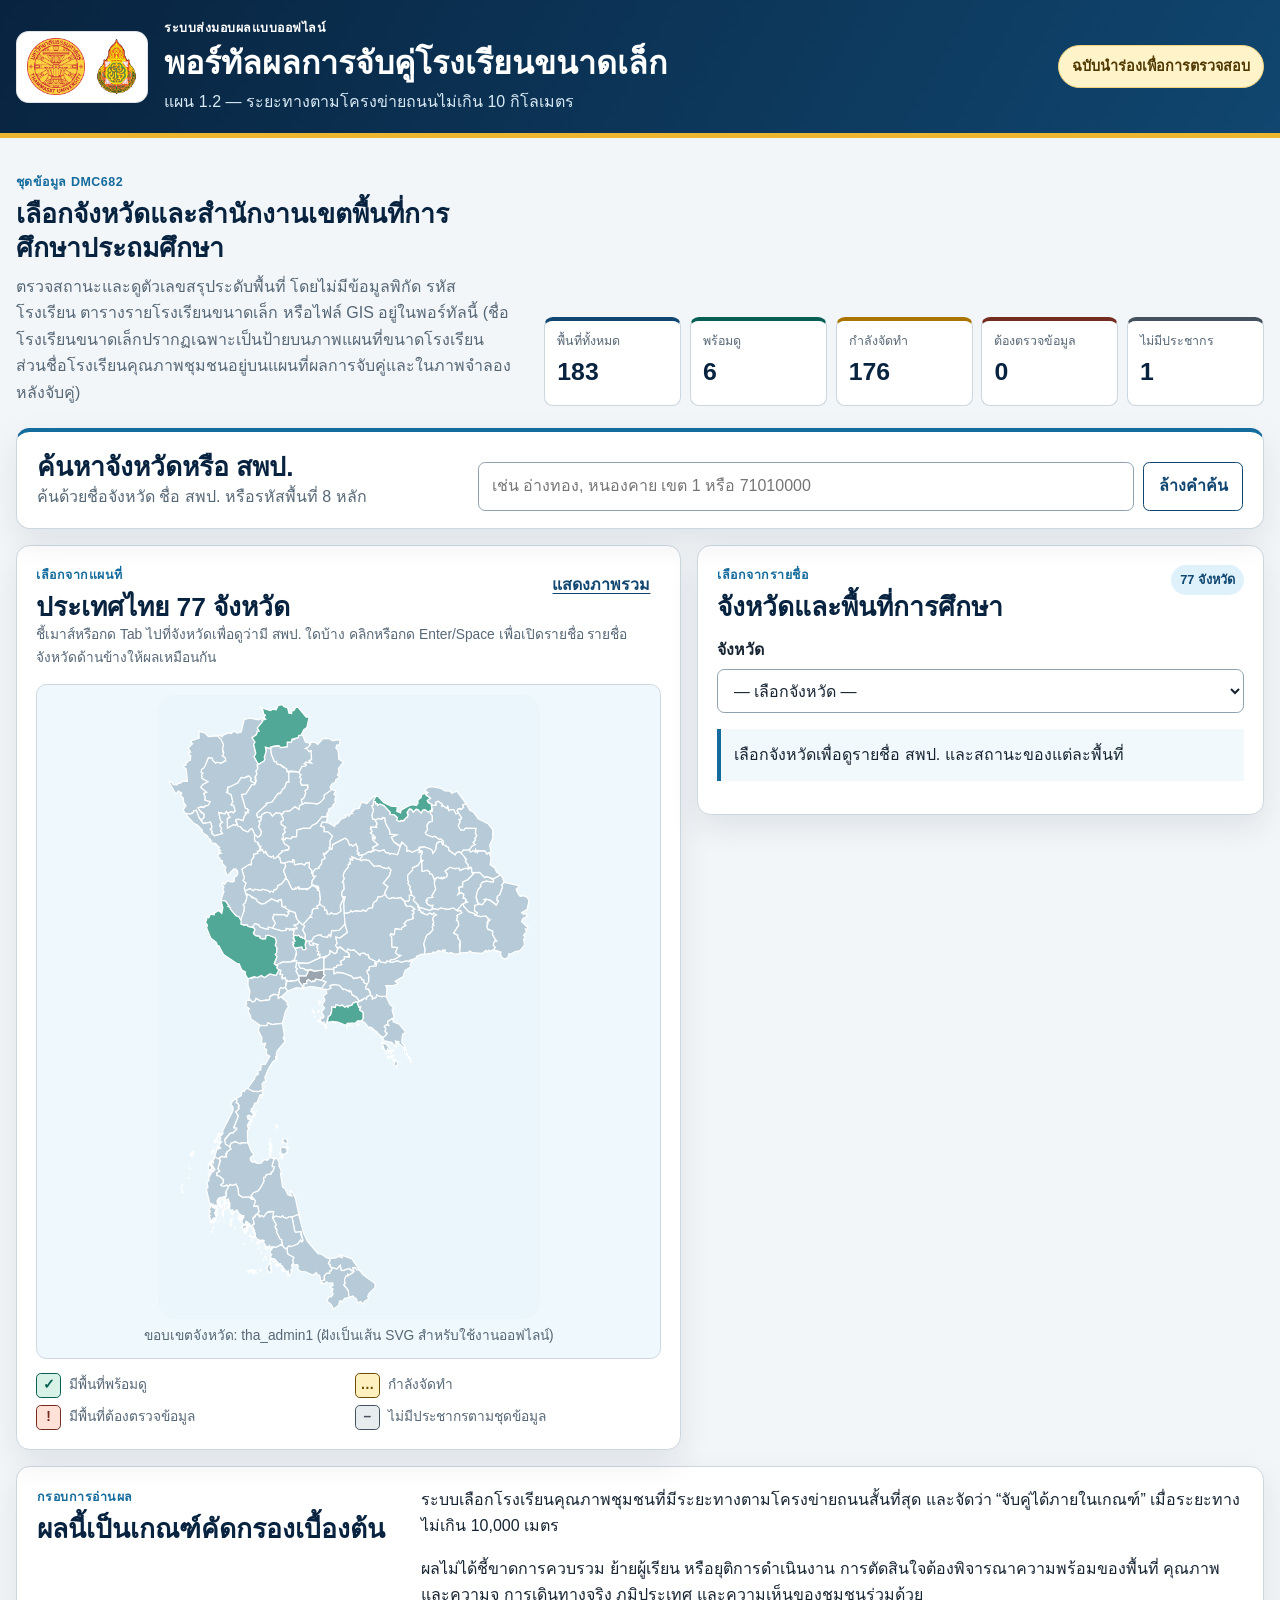
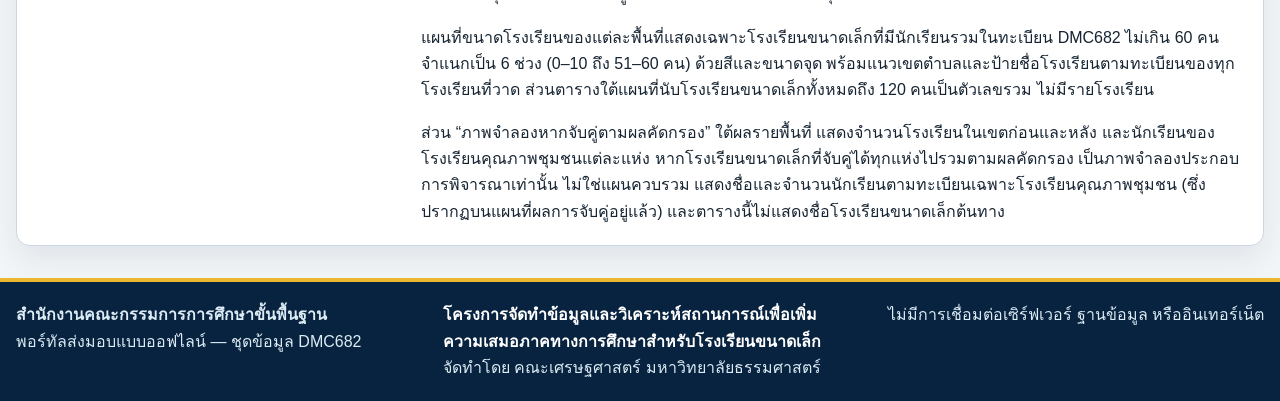
==== index.html @ 6c23986f "เปิดพอร์ทัลผ่าน GitHub Pages index.html ที่ root พาไป 05 พอร์ทัลส่งมอบ สพฐ/index.html และ .nojekyll " ====
<!DOCTYPE html>
<html lang="th">
<head>
<meta charset="utf-8">
<meta name="viewport" content="width=device-width, initial-scale=1">
<title>ผลคัดกรองการจับคู่โรงเรียนขนาดเล็ก ระดับ สพป.</title>
<meta http-equiv="refresh" content="0; url=05%20%E0%B8%9E%E0%B8%AD%E0%B8%A3%E0%B9%8C%E0%B8%97%E0%B8%B1%E0%B8%A5%E0%B8%AA%E0%B9%88%E0%B8%87%E0%B8%A1%E0%B8%AD%E0%B8%9A%20%E0%B8%AA%E0%B8%9E%E0%B8%90/index.html">
<script>location.replace("05%20%E0%B8%9E%E0%B8%AD%E0%B8%A3%E0%B9%8C%E0%B8%97%E0%B8%B1%E0%B8%A5%E0%B8%AA%E0%B9%88%E0%B8%87%E0%B8%A1%E0%B8%AD%E0%B8%9A%20%E0%B8%AA%E0%B8%9E%E0%B8%90/index.html");</script>
<style>body{font-family:"Leelawadee UI","Noto Sans Thai",Tahoma,sans-serif;margin:3rem 1rem;text-align:center;color:#102A43;background:#F6F9FC}a{color:#1F4E79}</style>
</head>
<body>
<p>กำลังเปิดพอร์ทัลผลคัดกรองการจับคู่โรงเรียนขนาดเล็ก…</p>
<p><a href="05%20%E0%B8%9E%E0%B8%AD%E0%B8%A3%E0%B9%8C%E0%B8%97%E0%B8%B1%E0%B8%A5%E0%B8%AA%E0%B9%88%E0%B8%87%E0%B8%A1%E0%B8%AD%E0%B8%9A%20%E0%B8%AA%E0%B8%9E%E0%B8%90/index.html">ถ้าหน้าไม่เปลี่ยนเอง กดที่นี่เพื่อเปิดพอร์ทัล</a></p>
</body>
</html>
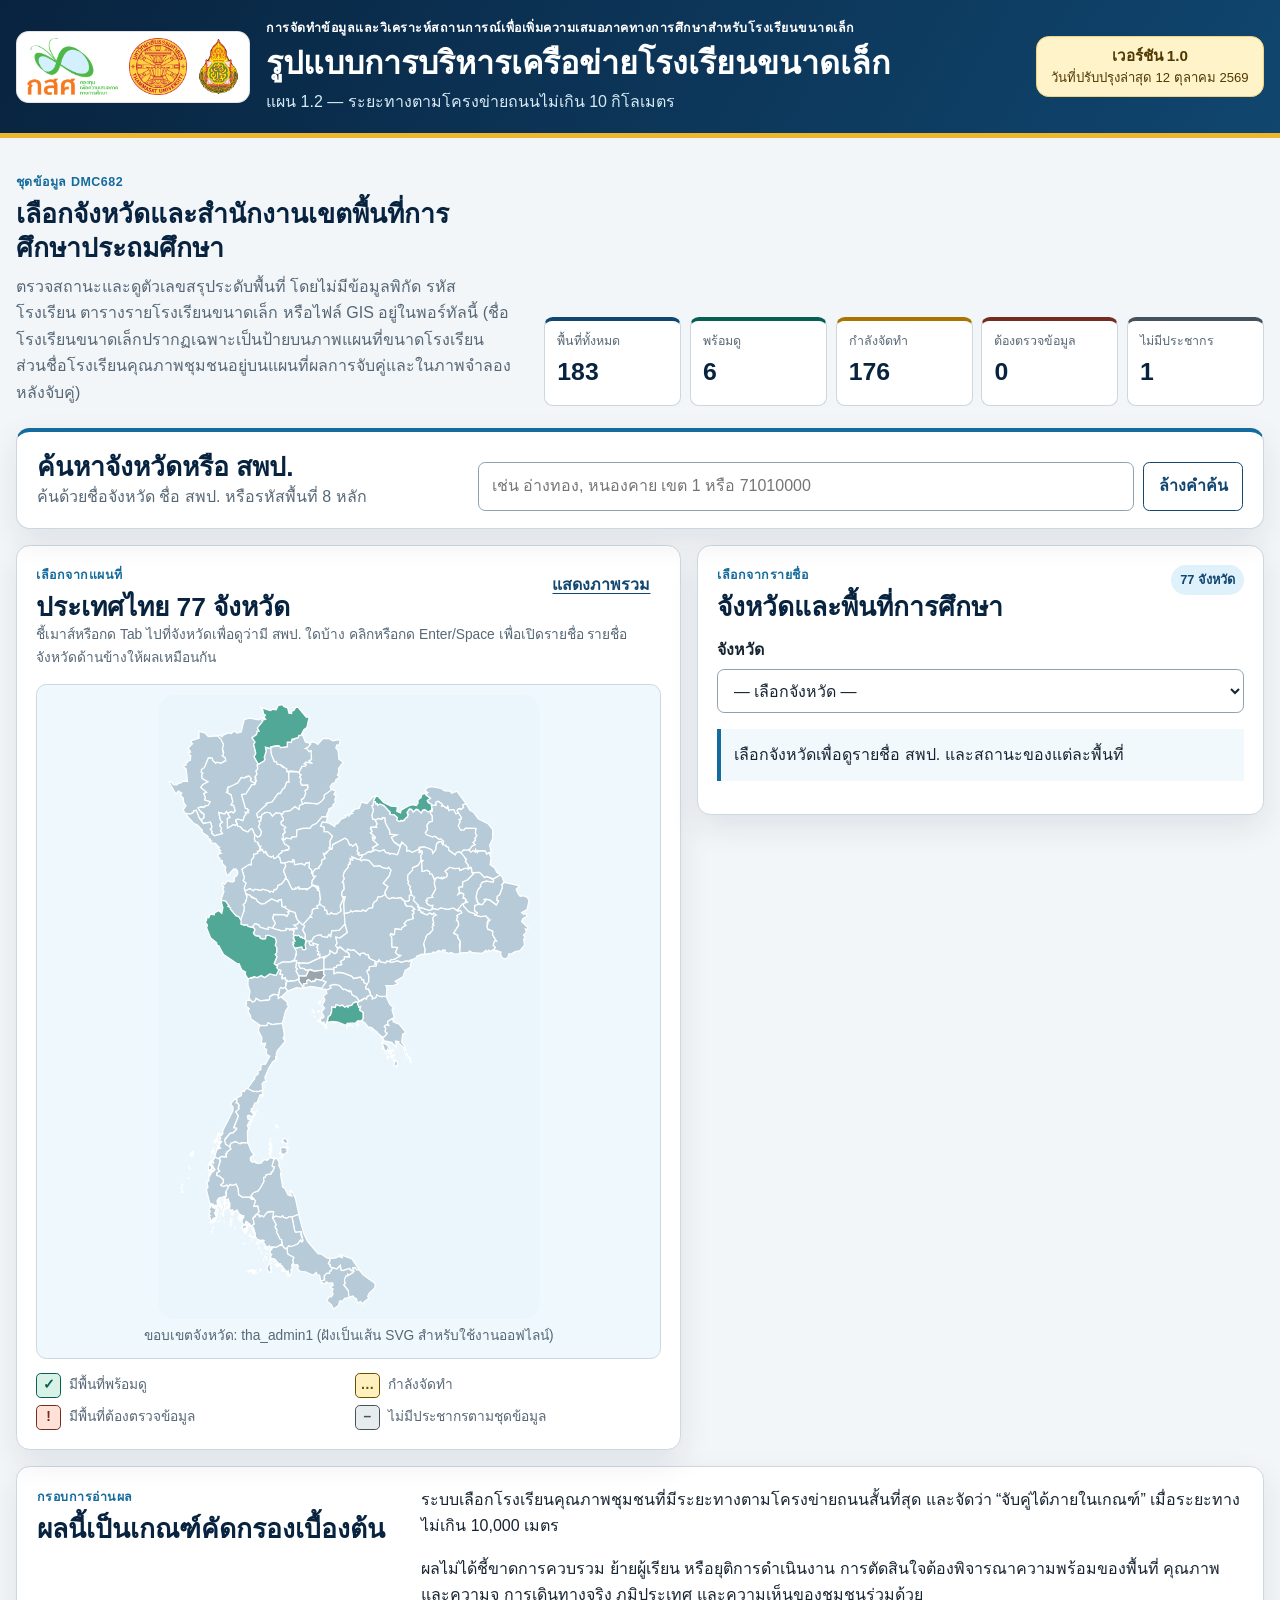
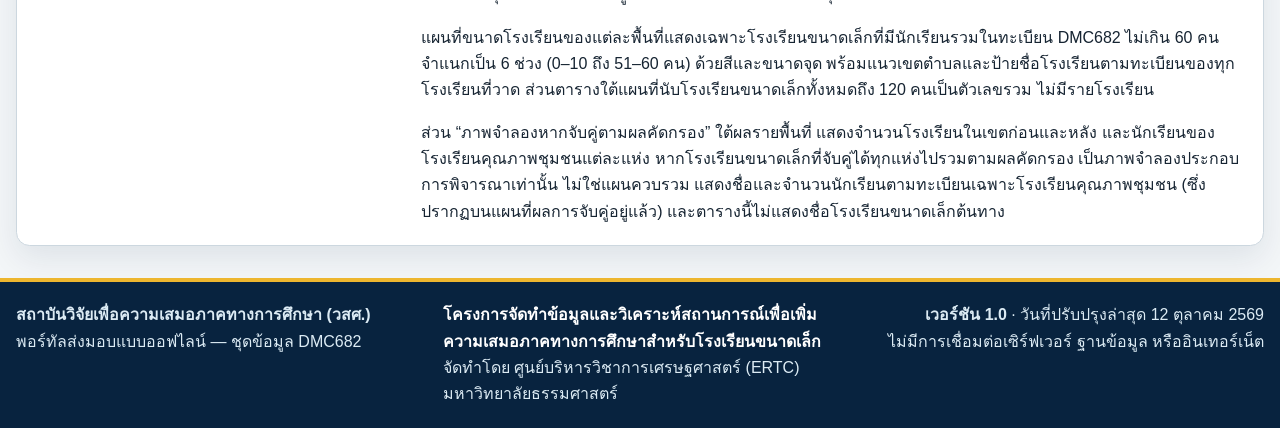
==== commit 5d0b7d56: "ปรับหัวเว็บและท้ายเว็บ: ชื่อหน้าใหม่ วสศ. ผู้จัดทำ ERTC โลโก้ กสศ. เวอร์ชัน 1.0 Co-Authored-By: Clau" ====
--- a/index.html
+++ b/index.html
@@ -3,13 +3,13 @@
 <head>
 <meta charset="utf-8">
 <meta name="viewport" content="width=device-width, initial-scale=1">
-<title>ผลคัดกรองการจับคู่โรงเรียนขนาดเล็ก ระดับ สพป.</title>
+<title>รูปแบบการบริหารเครือข่ายโรงเรียนขนาดเล็ก</title>
 <meta http-equiv="refresh" content="0; url=05%20%E0%B8%9E%E0%B8%AD%E0%B8%A3%E0%B9%8C%E0%B8%97%E0%B8%B1%E0%B8%A5%E0%B8%AA%E0%B9%88%E0%B8%87%E0%B8%A1%E0%B8%AD%E0%B8%9A%20%E0%B8%AA%E0%B8%9E%E0%B8%90/index.html">
 <script>location.replace("05%20%E0%B8%9E%E0%B8%AD%E0%B8%A3%E0%B9%8C%E0%B8%97%E0%B8%B1%E0%B8%A5%E0%B8%AA%E0%B9%88%E0%B8%87%E0%B8%A1%E0%B8%AD%E0%B8%9A%20%E0%B8%AA%E0%B8%9E%E0%B8%90/index.html");</script>
 <style>body{font-family:"Leelawadee UI","Noto Sans Thai",Tahoma,sans-serif;margin:3rem 1rem;text-align:center;color:#102A43;background:#F6F9FC}a{color:#1F4E79}</style>
 </head>
 <body>
-<p>กำลังเปิดพอร์ทัลผลคัดกรองการจับคู่โรงเรียนขนาดเล็ก…</p>
-<p><a href="05%20%E0%B8%9E%E0%B8%AD%E0%B8%A3%E0%B9%8C%E0%B8%97%E0%B8%B1%E0%B8%A5%E0%B8%AA%E0%B9%88%E0%B8%87%E0%B8%A1%E0%B8%AD%E0%B8%9A%20%E0%B8%AA%E0%B8%9E%E0%B8%90/index.html">ถ้าหน้าไม่เปลี่ยนเอง กดที่นี่เพื่อเปิดพอร์ทัล</a></p>
+<p>กำลังเปิดหน้าเว็บรูปแบบการบริหารเครือข่ายโรงเรียนขนาดเล็ก…</p>
+<p><a href="05%20%E0%B8%9E%E0%B8%AD%E0%B8%A3%E0%B9%8C%E0%B8%97%E0%B8%B1%E0%B8%A5%E0%B8%AA%E0%B9%88%E0%B8%87%E0%B8%A1%E0%B8%AD%E0%B8%9A%20%E0%B8%AA%E0%B8%9E%E0%B8%90/index.html">ถ้าหน้าไม่เปลี่ยนเอง กดที่นี่เพื่อเปิดหน้าเว็บ</a></p>
 </body>
 </html>
